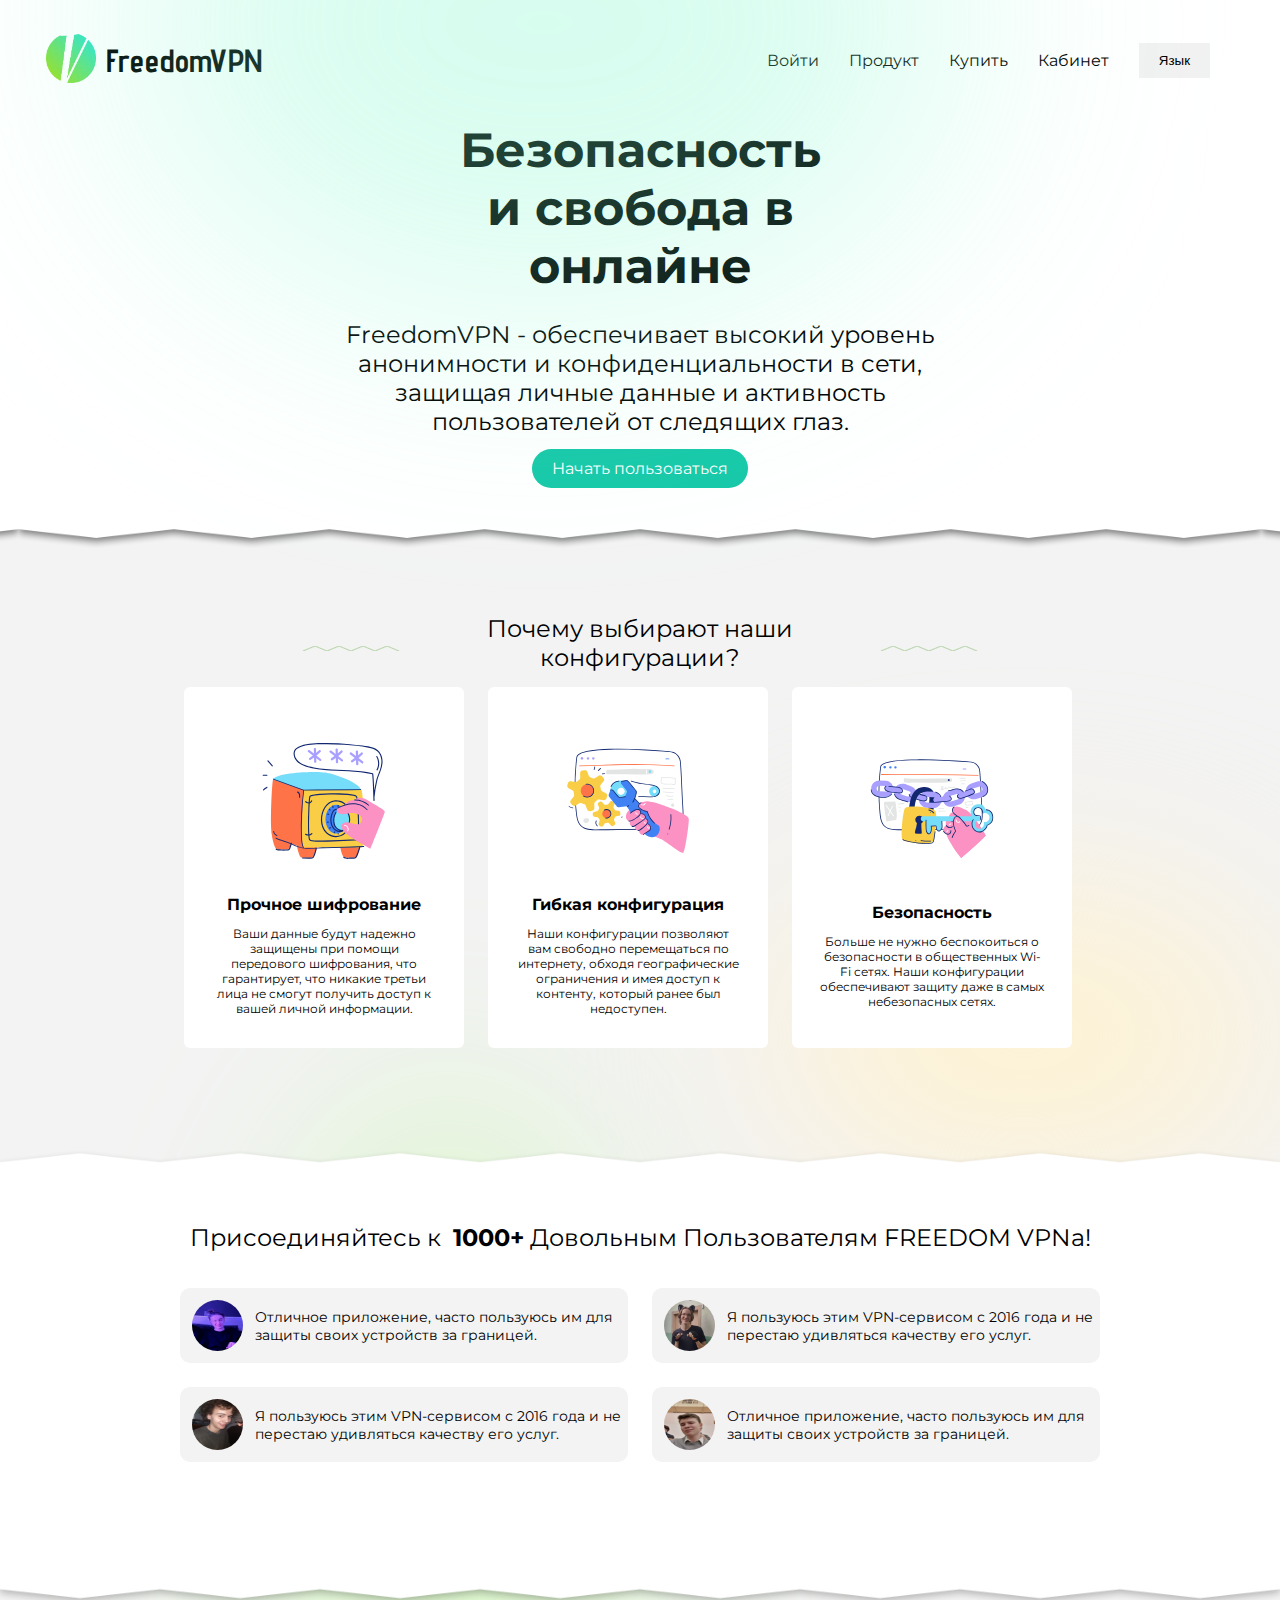
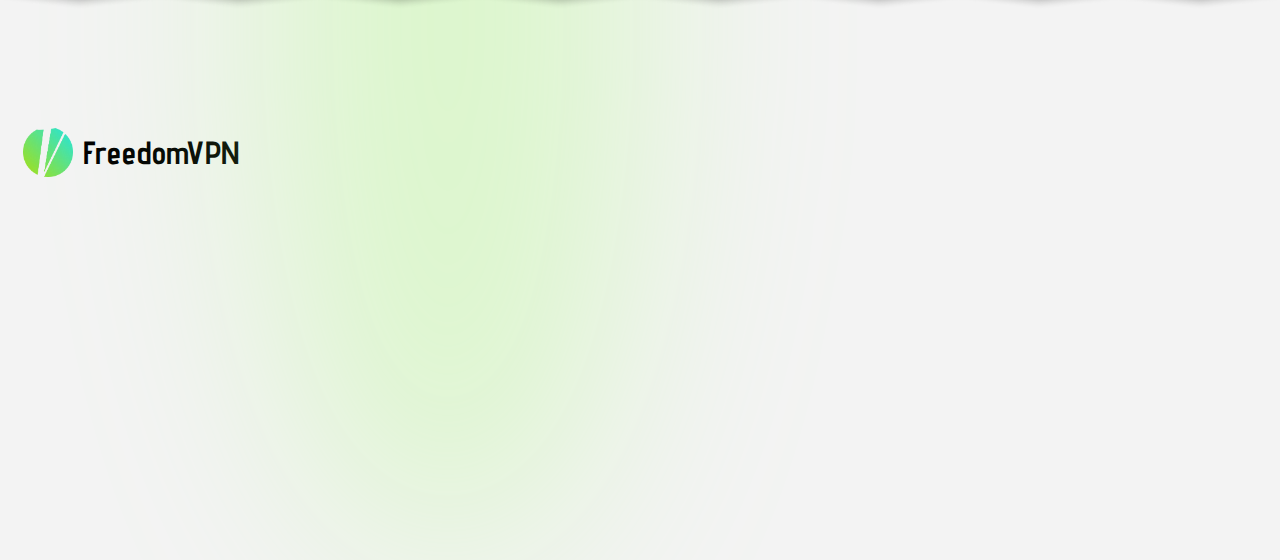
==== index.html @ 0f40b682 "fixes" ====
<!DOCTYPE html>
<html lang="ru">

<head>
    <meta charset="UTF-8">
    <meta name="viewport" content="width=device-width, initial-scale=1.0">
    <link rel="preconnect" href="https://fonts.googleapis.com">
    <link rel="preconnect" href="https://fonts.gstatic.com" crossorigin>
    <link href="https://fonts.googleapis.com/css2?family=Advent+Pro:wght@100;200;300;400;500;600;700&display=swap"
        rel="stylesheet">
    <link
        href="https://fonts.googleapis.com/css2?family=Montserrat:wght@100;200;300;400;500;600;700;800;900&display=swap"
        rel="stylesheet">
    <link href="https://fonts.googleapis.com/css2?family=Open+Sans:wght@300;400;600;700;800&display=swap"
        rel="stylesheet">
    <link href="https://fonts.googleapis.com/css2?family=Roboto:wght@100;300;400;500;700;900&display=swap"
        rel="stylesheet">
    <link href="main.css" rel="stylesheet" media="all">
</head>

<body>
    <div class="head_rectangle">
        <header>
            <div class="circle"></div>
            <div class="logo">
                <a href="index.html">
                    <img src="images/logo.png" alt="Логотип">
                    <h1 class="product-name">FreedomVPN</a></h1>
                </a>
            </div>
            <div class="AdapFlex">
                <ul class="menu">
                    <li><a href="login.html">Войти</a></li>
                    <li><a href="#Product">Продукт</a></li>
                    <li><a href="tarif.html">Купить</a></li>
                    <li><a href="profile.html">Кабинет</a></li>
                    <div class="language">
                        <li>
                            <div class="dropdown">
                                <button class="dropdown-button">Язык</button>
                                <ul class="dropdown-menu">
                                    <li><a href="#" class="selected">Русский</a></li>
                                    <li><a href="#">Английский</a></li>
                                    <li><a href="#">Французский</a></li>
                                </ul>
                            </div>
                        </li>
                    </div>
                </ul>
            </div>
        </header>
        <!-- верхняя панель(сверху) -->
        <div class="info">
            <div class="cap">Безопасность <br>
                и свобода в онлайне</div>
            <div class="text">FreedomVPN - обеспечивает высокий уровень анонимности и конфиденциальности в сети,
                защищая личные данные и активность пользователей от следящих глаз.</div>
            <button class="custom-button">
                <span class="button-text">Начать пользоваться</span>
            </button>
        </div>
    </div>
    <div class="advantages">
        <div class="why">
            <div class="line"></div> Почему выбирают наши конфигурации? <div class="line"></div>
        </div>
        <div class="container">
            <div class="pluses">
                <img src="images/crypto.svg">
                <div> Прочное шифрование </div>
                <p>Ваши данные будут надежно защищены при помощи передового шифрования,
                    что гарантирует, что никакие третьи лица не смогут получить доступ к вашей личной информации.</p>
            </div>
            <div class="pluses">
                <img src="images/configure.svg">
                <div> Гибкая конфигурация </div>
                <p>Наши конфигурации позволяют вам свободно перемещаться по интернету,
                    обходя географические ограничения и имея доступ к контенту, который ранее был недоступен.</p>
            </div>
            <div class="pluses">
                <img src="images/secure.svg">
                <div> Безопасность </div>
                <p> Больше не нужно беспокоиться о безопасности в общественных Wi-Fi сетях.
                    Наши конфигурации обеспечивают защиту даже в самых небезопасных сетях.</p>
            </div>
        </div>
    </div>
    <div class="background_circle1"></div>
    <div class="background_circle2"></div>
    <div class="reactions">
        <div class="mes">
            Присоединяйтесь к &nbsp<p> 1000+ </p> &nbspДовольным Пользователям FREEDOM VPNа!
        </div>
        <div class="feedbacks">
            <div class="text_f">
                <section class="photo"><img src="images/Ilya.jpg"></section>Отличное приложение, часто пользуюсь им для
                защиты
                своих устройств за границей.
            </div>
            <div class="text_f">
                <section class="photo"><img src="images/Nikita.jpg"></section>Я пользуюсь этим VPN-сервисом с 2016 года
                и не
                перестаю удивляться качеству его услуг.
            </div>
            <div class="text_f">
                <section class="photo"><img src="images/Maksim.jpg"></section>Я пользуюсь этим VPN-сервисом с 2016 года
                и не
                перестаю удивляться качеству его услуг.
            </div>
            <div class="text_f">
                <section class="photo"><img src="images/Sanya.jpg"></section>Отличное приложение, часто пользуюсь им для
                защиты
                своих устройств за границей.
            </div>
        </div>
    </div>
    <footer>
        <div class="logo">
            <img src="images/logo.png" alt="Логотип">
            <h1 class="product-name">FreedomVPN</h1>
        </div>
        <div id="output" class="output"></div>
        <script src="name.js"></script>
    </footer>
    <script src="language.js"></script>
</body>

</html>
---- main.css ----
body,
html {
  margin: 0;
  padding: 0;
  overflow-x: hidden;
  background-color: rgba(243, 243, 243, 1);
}

a {
  text-decoration: none;
  color: inherit;
}

a:visited {
  color: inherit;
  text-decoration: none;
}

ul {
  list-style-type: none;
}

ul li {
  display: block;
  padding: 0;
  margin: 0;
  align-items: center;
}


.menu {
  display: flex;
  align-items: center;
  margin-left: 114px;
  padding: 0;
  margin: 0;
  margin-right: 60px;
}

.menu li {
  margin-right: 30px;
  flex-wrap: nowrap;
  flex: 1;
}

.menu a {
  padding-bottom: 4px;
}

.menu a:hover {
  border-bottom: 1px solid black;
}

li {
  font-family: 'Montserrat';
}

.menu .language {
  display: flex;
  align-items: center;
  vertical-align: middle;
}

.menu .language img {
  margin-right: 5px;
}

.dropdown {
  position: relative;
  display: inline-block;
}

.dropdown-button {
  padding: 10px 20px;
  background-color: #f1f1f1;
  border: none;
  cursor: pointer;
}

.dropdown-menu {
  position: absolute;
  top: 100%;
  left: 0;
  width: auto;
  background-color: #f1f1f1;
  list-style-type: none;
  padding: 0;
  margin: 0;
  opacity: 0;
  visibility: hidden;
  transition: opacity 0.3s ease, visibility 0s linear 0.3s;
}

.dropdown-menu.open {
  opacity: 1;
  visibility: visible;
  transition-delay: 0s;
}

.dropdown-menu li {
  padding: 10px;
  margin-right: 0;
}

.dropdown-menu li a {
  text-decoration: none;
  color: #333;
}

.dropdown-menu li a.selected {
  font-weight: bold;
}

header {
  position: static;
  z-index: 1;
  display: flex;
  width: 100%;
  align-items: center;
  justify-content: space-between;
  padding: 20px;
}

.logo {
  display: flex;
  align-items: center;
  margin-left: 2%;
}

.logo img {
  width: 50px;
  height: 50px;
  margin-right: 10px;
}

.product-name {
  font-family: 'Advent Pro', bold;
  font-size: 32px;
  font-weight: bold;
}

.head_rectangle {
  position: static;
  top: 0;
  left: 0;
  width: 100%;
  height: 550px;
  z-index: 1;
  background-image: url(images/Rectangle\ 5.png);
  background-repeat: repeat-x;
  background-position: top;
  background-size: contain;
}

.AdapFlex {
  display: flex;
  align-items: center;
  width: auto;
}

.circle {
  width: 65%;
  height: 65%;
  border-radius: 50%;
  background-color: rgba(122, 248, 203, 0.3);
  filter: blur(130px);
  position: absolute;
  left: 10%;
  top: -30%;
  overflow: hidden;
  pointer-events: none;
  z-index: 1;
}

@media (max-width: 1020px) {
.dropdown-menu.open li{
  padding: 5px;
  font-size: 12px;
  width: auto;
  margin: 0;
}

.menu li {
  margin-right: 20px;
}

  .menu {
    margin-right: 20px;
  }

  .logo {
    height: auto;
  }

  .logo img{
    width: 40px;
    height: 40px;
  }

  .product-name {
    font-size: 26px;
  }
  
  header {
    padding: 10px;
  }
}

@media (max-width: 768px) {

  .dropdown-button {
    padding: 10px;
  }

  .menu {
    margin-right: 40px;
  }

  header {
    padding: 10px;
  }

  .menu li {
    font-size: 16px;
  }

.logo img {
  width: 25px;
  height: 25px;
}

  .product-name {
    font-size: 16px;
  }
}

@media (max-width: 610px) {
  .dropdown-menu.open li{
    font-size: 10px;
  }

  .menu li {
    font-size: 12px;
    margin-right: 10px;
  }

  .dropdown-button {
    padding: 5px 10px;
    font-size: 10px;
  }
}

@media (max-width:426px) {
  .logo {
    margin: 0;
  }

  .logo img {
    margin-right: 2px;
  }

.product-name {
  font-size: 12px;
}

.menu li {
  font-size: 10px;
  margin-right: 5px;
}

.dropdown-button {
  padding: 4px 8px;
  font-size: 8px;
}

.dropdown-menu.open li{
  font-size: 8px;
}

  header {
    padding-left: 5px;
  }
}



/*  оформление шапки страницы(сверху) */

.custom-button {
  display: flex;
  align-items: center;
  justify-content: center;
  margin-top: 1%;
  padding: 10px 20px;
  background-color: rgba(23, 201, 169, 1);
  border: none;
  border-radius: 72px;
  cursor: pointer;
  transition: background-color 0.3s, box-shadow 0.3s;
  margin-bottom: 100px;
}

.custom-button:hover {
  background-color: rgba(23, 201, 169, 0.8);
  box-shadow: 0 0 10px rgba(0, 0, 0, 0.3);
  transition: 0.5s ease;
}

.info {
  display: flex;
  flex-direction: column;
  justify-content: center;
  align-items: center;
  height: auto;
}

.cap {
  flex-wrap: nowrap;
  width: 40%;
  font-family: 'Montserrat';
  font-size: 48px;
  font-weight: bold;
  text-align: center;
  margin-bottom: 2%;
}

.text {
  width: 50%;
  font-size: 24px;
  display: flex;
  position: relative;
  font-family: 'Montserrat';
  text-align: center;
}

.button-text {
  color: white;
  font-family: 'Montserrat';
  font-size: 16px;
}

@media (max-width: 1200px){

  .custom-button{
    padding: 7px 15px;
  }

  .head_rectangle {
    height: 500px;
  }

  .cap {
    width: 50%;
    font-size: 38px;
  }

  .text {
    width: 60%;
    font-size: 20px;
  }
}

@media (max-width: 1020px){
  .head_rectangle {
    height: 400px;
  }

  .cap {
    width: 55%;
    font-size: 32px;
    margin-bottom: 1%;
  }

  .text {
    width: 65%;
    font-size: 16px;
  }
}

@media (max-width: 918px){
  
  .head_rectangle {
    height: 280px;
  }

  .cap {
    font-size: 28px;
  }
  .text {
    font-size: 12px;
  }
}

@media (max-width: 750px){

  .head_rectangle {
    height: 210px;
    background-image: url(images/main_tablet.png);
  }

  .cap {
    width: 60%;
    font-size: 20px;
  }

  .text {
    width: 80%;
    font-size: 10px;
  }

  .button-text {
    font-size: 12px;
  }
  .custom-button {
    padding: 5px 10px;
  }
}

@media (max-width: 610px) {
  .head_rectangle {
    background-image: url(images/Rectangle_header_phone.png);
  }
}

@media (max-width: 400px) {
  .cap {
    width: 80%;
  }

  .text{
    width: 100%;
  }

  header {
    padding-bottom: 5px;
  }
}

.advantages {
  z-index: 1;
  display: flex;
  flex-direction: column;
  height: auto;
  align-items: center;
  margin-top: 5%;
}

.why {
  width: 55%;
  text-align: center;
  font-size: 24px;
  display: flex;
  position: relative;
  font-family: 'Montserrat';
  text-align: center;
  justify-content: center;
  align-items: center;
}

.line {
  background-image: url(images/Line.png);
  background-repeat: no-repeat;
  background-position: center;
  height: 5px;
  width: 96px;
  position: static;
  margin-top: 10px;
  padding-left: 20px;
  padding-right: 20px;
}

.container {
  display: flex;
  justify-content: center;
  flex-wrap: nowrap;
}

.pluses {
  z-index: 2;
  margin-top: 15px;
  align-items: center;
  margin-right: 24px;
  width: 280px;
  height: 361px;
  flex: 1;
  background-color: white;
  border-radius: 6px;
  display: flex;
  flex-direction: column;
  justify-content: center;
  align-items: center;
}

.pluses:hover{
  transition: 0.5s ease;
  box-shadow: 0 0 10px rgba(0, 0, 0, 0.3);
}

.pluses img {
  margin-top: 30px;
  margin-bottom: 30px;
}

.pluses div {
  font-family: 'Montserrat';
  font-weight: bold;
  font-size: 16px;
  text-align: center;
}

.pluses p {
  font-family: 'Montserrat';
  font-size: 12px;
  text-align: center;
  margin-left: 10%;
  margin-right: 10%;
}

@media (max-width: 1000px) {
  .container {
    flex-wrap: wrap;
    flex-direction: column;
    align-items: center;
  }

  .pluses {
    width: 70%;
    margin-left: 5%;
    margin-right: 5%;
  }

  .pluses img {
    width: 150px;
    height: 150px;
    margin-bottom: 15px;
  }

  .why {
    width: 60%;
    font-size: 20px;
  }
}

@media (max-width: 720px) {
  .why {
    width: 70%;
    font-size: 16px;
  }
  .line {
    width: 50px;
  }
}

@media (max-width: 550px) {

  .pluses {
    width: 90%;
  }
  .why {
    width: 90%;
    font-size: 12px;
  }
  .line {
    width: 20px;
  }
}

.reactions {
  background-image: url(images/Group\ 21.png);
  margin-top: 100px;
  position: relative;
  top: 0;
  left: 0;
  width: 100%;
  height: 500px;
  z-index: 1;
  background-repeat: repeat-x;
  background-position: top;
  background-size: contain;
}

.mes {
  display: flex;
  justify-content: center;
  align-items: center;
  font-family: 'Montserrat';
  padding-top: 4%;
  font-size: 24px;
  text-align: center;
  white-space: nowrap;
  overflow: hidden;
  text-overflow: ellipsis;
}

.mes p {
  font-weight: bold;
}

.photo {
  width: 51px;
  height: 51px;
  margin: 12px;
}

.photo img {
  border-radius: 50%;
  width: 51px;
  height: 51px;
}

.feedbacks {
  display: flex;
  z-index: 1;
  flex-wrap: wrap;
  justify-content: center;
  align-items: center;
}

.feedbacks div {
  display: flex;
  z-index: 1;
  background-color: rgba(243, 243, 243, 1);
  width: 35%;
  border-radius: 10px;
  margin: 12px;
  font-family: 'Montserrat';
  font-size: 14px;
}

.text_f {
  display: flex;
  align-items: center;
}

.text_f:hover{
  transition: 0.5s ease;
  box-shadow: 0 0 10px rgba(0, 0, 0, 0.3);
}

@media (max-width: 940px) {
  .reactions {
    background-image: url(images/Group_reac_table.png);
    flex-direction: column;
    height:570px;
  }

  .mes {
    font-size: 18px;
  }

  .feedbacks div {
    width: 80%;
    font-size: 18px;
  }

  .feedbacks {
    flex-direction: column;
  }
}

@media (max-width: 720px){

  .reactions {
    height: 500px;
  }

  .mes {
    margin-bottom: 10px;
    font-size: 12px;
  }

  .feedbacks div {
    font-size: 14px;
  } 
}

@media (max-width: 500px) {

  .mes {
    font-size: 10px;
  }

  .feedbacks div {
    font-size: 12px;
  }
}

@media (max-width: 400px) {
  .reactions {
    margin-top: 50px;
    height: 400px;
  }

  .mes {
    font-size: 9px;
  }

  .feedbacks div {
    font-size: 11px;
  }

  .photo {
    width: 30px;
    height: 30px;
  }

  .photo img {
    width: 30px;
    height: 30px;
  }
}

footer {
  display: flex;
  align-items: center;
  justify-content: space-between;
  margin-top: 5%;
  margin-right: 10%;
  font-family: 'Montserrat';
}

@media (max-width: 800px) {
  .output {
    font-size: 10px;
    margin-left: 10%;
  }
}

@media (max-width: 500px) {
  .output {
    font-size: 9px;
  }
}

.background_circle1 {
  width: 40%;
  height: 30%;
  border-radius: 50%;
  background-color: rgba(255, 242, 208, 1);
  filter: blur(100px);
  position: absolute;
  right: 0%;
  top: 100%;
  overflow:hidden;
  pointer-events: none;
  z-index: 0;
}

.background_circle2 {
  width: 30%;
  height: 120%;
  border-radius: 50%;
  background-color: rgba(168, 255, 118, 0.3);
  filter: blur(100px);
  position: absolute;
  left: 20%;
  bottom: -140%;
  overflow: hidden;
  pointer-events: none;
  z-index: 0;
}
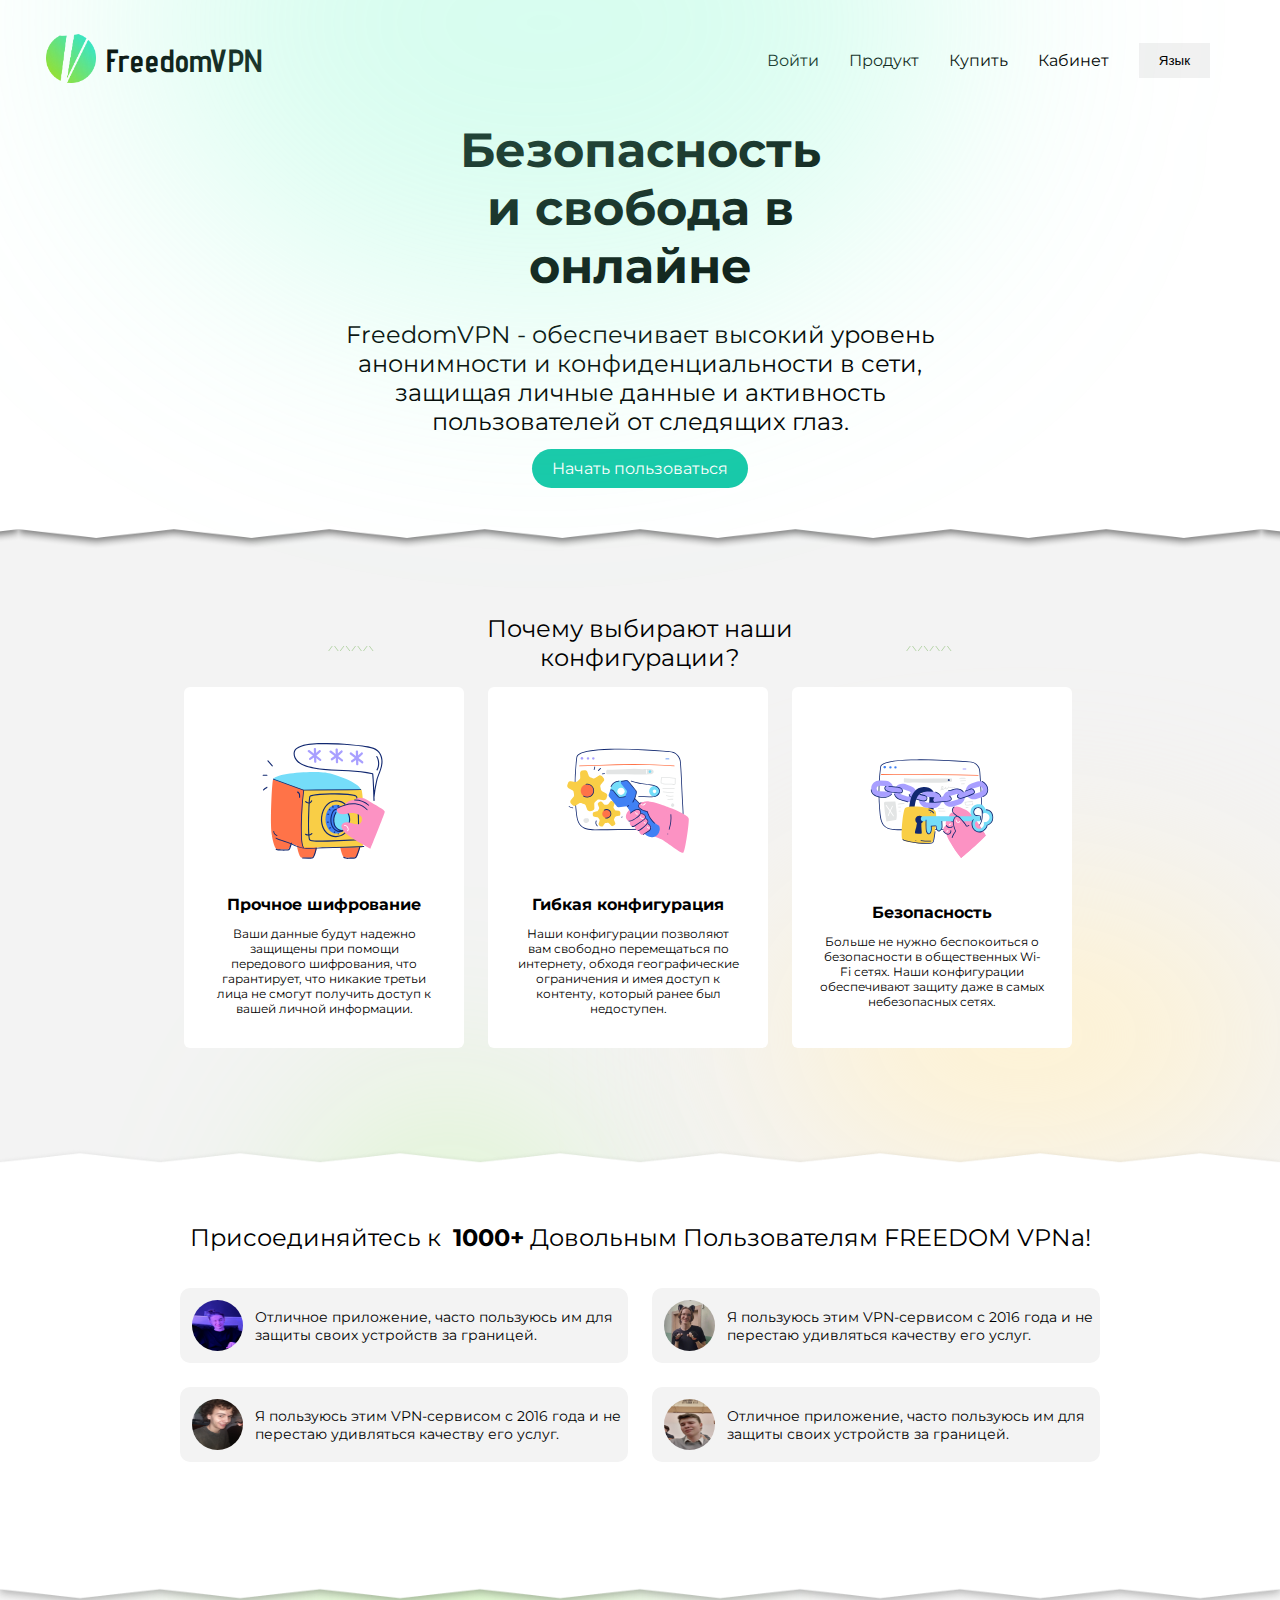
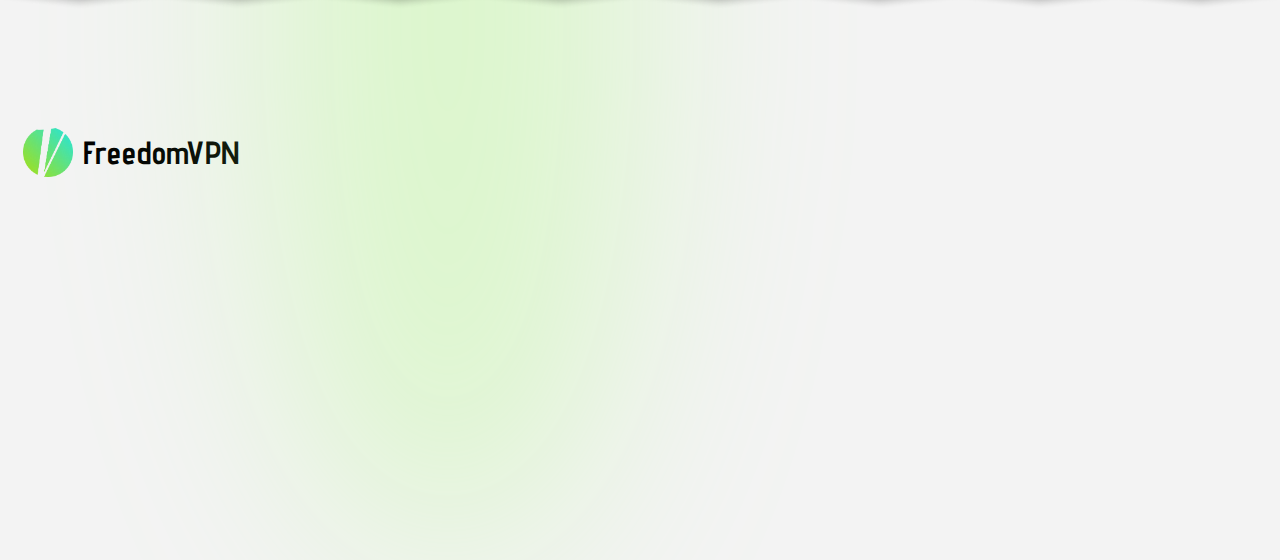
==== commit 5178f349: "some fixes" ====
--- a/index.html
+++ b/index.html
@@ -10,10 +10,6 @@
         rel="stylesheet">
     <link
         href="https://fonts.googleapis.com/css2?family=Montserrat:wght@100;200;300;400;500;600;700;800;900&display=swap"
-        rel="stylesheet">
-    <link href="https://fonts.googleapis.com/css2?family=Open+Sans:wght@300;400;600;700;800&display=swap"
-        rel="stylesheet">
-    <link href="https://fonts.googleapis.com/css2?family=Roboto:wght@100;300;400;500;700;900&display=swap"
         rel="stylesheet">
     <link href="main.css" rel="stylesheet" media="all">
 </head>
--- a/main.css
+++ b/main.css
@@ -458,7 +458,7 @@
 }
 
 .line {
-  background-image: url(images/Line.png);
+  background-image: url(images/Line\ 1.svg);
   background-repeat: no-repeat;
   background-position: center;
   height: 5px;
